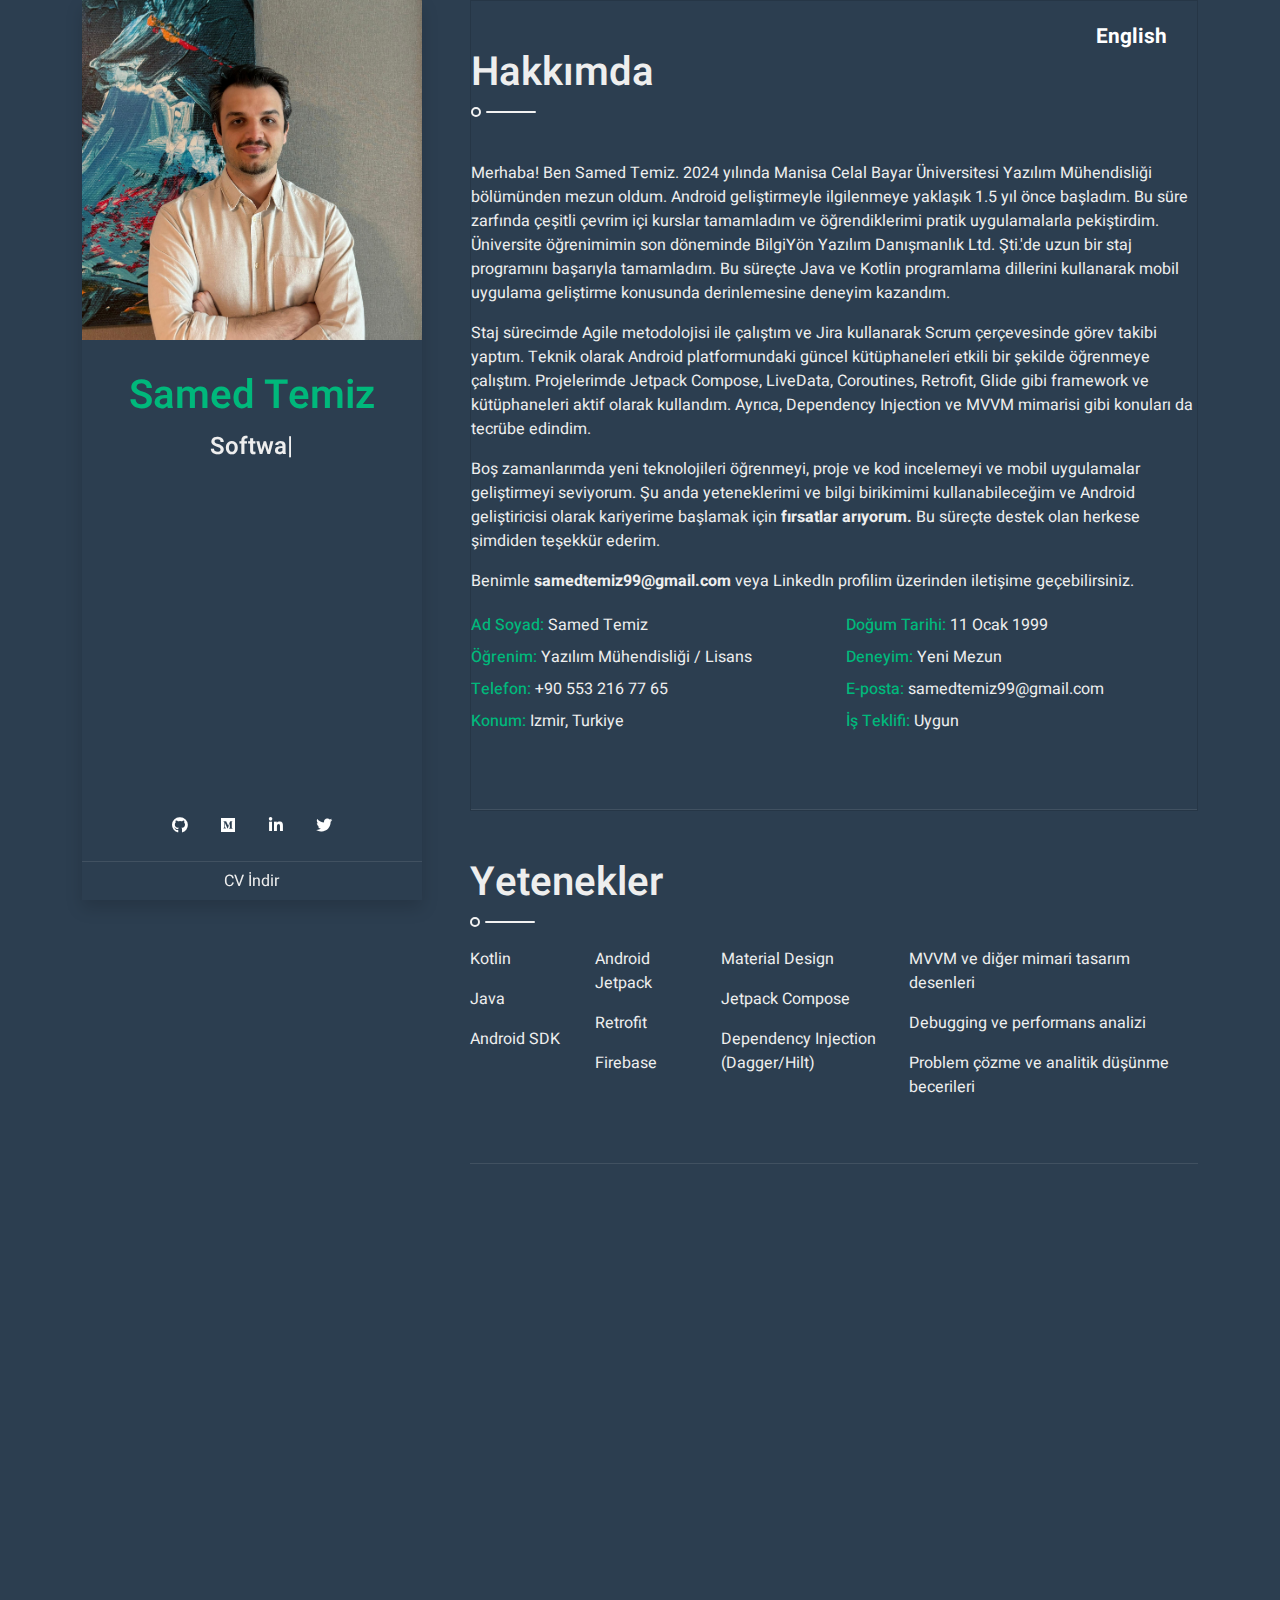
==== index_tr.html @ c9a3950a "Favicon edited." ====
<!DOCTYPE html>
<html lang="en">

<head>
    <meta charset="utf-8">
        <title>Samed Temiz - Portfolio Website</title>
        <meta content="width=device-width, initial-scale=1.0" name="viewport">
        <meta content="Samed Temiz Website" name="keywords">
        <meta content="Samed Temiz Website" name="description">

        <!-- Favicon -->
        <link rel="icon" href="img/favicon.png" type="image/png">

        <!-- Google Web Fonts -->
        <link rel="preconnect" href="https://fonts.googleapis.com">
        <link rel="preconnect" href="https://fonts.gstatic.com" crossorigin>
        <link href="https://fonts.googleapis.com/css2?family=Heebo:wght@300;400;500;600;700&display=swap"
            rel="stylesheet">

        <!-- Icon Font Stylesheet -->
        <link href="https://cdnjs.cloudflare.com/ajax/libs/font-awesome/5.10.0/css/all.min.css" rel="stylesheet">
        <link href="https://cdn.jsdelivr.net/npm/bootstrap-icons@1.4.1/font/bootstrap-icons.css" rel="stylesheet">

        <!-- Libraries Stylesheet -->
        <link href="lib/owlcarousel/assets/owl.carousel.min.css" rel="stylesheet">
        <link href="lib/lightbox/css/lightbox.min.css" rel="stylesheet">
        <link href="lib/animate/animate.min.css" rel="stylesheet">

        <!-- Customized Bootstrap Stylesheet -->
        <link href="css/bootstrap.min.css" rel="stylesheet">

        <!-- Template Stylesheet -->
        <link href="css/style.css" rel="stylesheet">
</head>

<body>
    <!-- Spinner Start -->
    <div id="spinner"
        class="show bg-white position-fixed translate-middle w-100 vh-100 top-50 start-50 d-flex align-items-center justify-content-center">
        <div class="spinner-border text-primary" style="width: 3rem; height: 3rem;" role="status">
            <span class="sr-only">Loading...</span>
        </div>
    </div>
    <!-- Spinner End -->

    <div class="container">
        <div class="row g-5">
            <div class="col-lg-4 sticky-lg-top vh-100">
                <div class="d-flex flex-column h-100 text-center overflow-auto shadow">
                    <img class="w-100 img-fluid mb-4" src="img/profile.jpg" alt="Image">
                    <h1 class="text-primary mt-2">Samed Temiz</h1>
                    <div class="mb-4" style="height: 22px;">
                        <h4 class="typed-text-output d-inline-block text-light"></h4>
                        <div class="typed-text d-none">Software Engineer, Android Developer</div>
                    </div>
                    <div class="d-flex justify-content-center mt-auto mb-3">
                        <a class="btn btn-dark btn-square mx-1" href="https://github.com/SamedTemiz" target="_blank"><i
                                class="fab fa-github"></i></a>
                        <a class="btn btn-dark btn-square mx-1" href="https://medium.com/@samedtemiz" target="_blank"><i
                                class="fab fa-medium"></i></a>
                        <a class="btn btn-dark btn-square mx-1"
                            href="https://www.linkedin.com/in/samed-temiz" target="_blank"><i
                                class="fab fa-linkedin-in"></i></a>
                        <a class="btn btn-dark btn-square mx-1" href="https://twitter.com/0samedtemiz" target="_blank"><i
                                class="fab fa-twitter"></i></a>
                    </div>
                    <div class="d-flex align-items-end justify-content-center border-top">
                        <a href="cv/Samed_Temiz_CV.pdf" class="btn w-50" target="_blank" rel="noopener noreferrer">CV
                            İndir</a>
                    </div>
                </div>
            </div>
            <div class="col-lg-8">
                <div class="card">
                    <nav>
                        <ul>
                            <li><a href="index.html">English</a></li>
                        </ul>
                    </nav>
                    <!-- About Start -->
                    <section class="py-5 border-bottom">
                        <h1 class="title pb-3 mb-5">Hakkımda</h1>
                        <p>
                            Merhaba! Ben Samed Temiz. 2024 yılında Manisa Celal Bayar Üniversitesi Yazılım Mühendisliği bölümünden mezun oldum. Android geliştirmeyle ilgilenmeye yaklaşık 1.5 yıl önce başladım. Bu süre zarfında çeşitli çevrim içi kurslar tamamladım ve öğrendiklerimi pratik uygulamalarla pekiştirdim. Üniversite öğrenimimin son döneminde BilgiYön Yazılım Danışmanlık Ltd. Şti.'de uzun bir staj programını başarıyla tamamladım. Bu süreçte Java ve Kotlin programlama dillerini kullanarak mobil uygulama geliştirme konusunda derinlemesine deneyim kazandım.
                        </p>
                        <p>
                            Staj sürecimde Agile metodolojisi ile çalıştım ve Jira kullanarak Scrum çerçevesinde görev takibi yaptım. Teknik olarak Android platformundaki güncel kütüphaneleri etkili bir şekilde öğrenmeye çalıştım. Projelerimde Jetpack Compose, LiveData, Coroutines, Retrofit, Glide gibi framework ve kütüphaneleri aktif olarak kullandım. Ayrıca, Dependency Injection ve MVVM mimarisi gibi konuları da tecrübe edindim.
                        </p>
                        <p>
                            Boş zamanlarımda yeni teknolojileri öğrenmeyi, proje ve kod incelemeyi ve mobil uygulamalar geliştirmeyi seviyorum. Şu anda yeteneklerimi ve bilgi birikimimi kullanabileceğim ve Android geliştiricisi olarak kariyerime başlamak için <strong>fırsatlar arıyorum.</strong> Bu süreçte destek olan herkese şimdiden teşekkür ederim.
                        </p>
                        <p>
                            Benimle  <strong>samedtemiz99@gmail.com</strong> veya LinkedIn profilim üzerinden iletişime geçebilirsiniz.
                        </p>
                        <div class="row mb-4">
                            <div class="col-sm-6 py-1">
                                <span class="fw-medium text-primary">Ad Soyad:</span> Samed Temiz
                            </div>
                            <div class="col-sm-6 py-1">
                                <span class="fw-medium text-primary">Doğum Tarihi:</span> 11 Ocak 1999
                            </div>
                            <div class="col-sm-6 py-1">
                                <span class="fw-medium text-primary">Öğrenim:</span> Yazılım Mühendisliği / Lisans
                            </div>
                            <div class="col-sm-6 py-1">
                                <span class="fw-medium text-primary">Deneyim:</span> Yeni Mezun
                            </div>
                            <div class="col-sm-6 py-1">
                                <span class="fw-medium text-primary">Telefon:</span> +90 553 216 77 65
                            </div>
                            <div class="col-sm-6 py-1">
                                <span class="fw-medium text-primary">E-posta:</span> samedtemiz99@gmail.com
                            </div>
                            <div class="col-sm-6 py-1">
                                <span class="fw-medium text-primary">Konum:</span> Izmir, Turkiye
                            </div>
                            <div class="col-sm-6 py-1">
                                <span class="fw-medium text-primary">İş Teklifi:</span> Uygun
                            </div>
                        </div>
                    </section>
                    <!-- About End -->
                </div>

                <!-- Skills Start -->
                <section class="py-5 border-bottom wow fadeInUp" data-wow-delay="0.1s">
                    <h1 class="title pb-3 mb-4">Yetenekler</h1>
                    <div class="row no-gutters">
                        <div class="col-sm-2">
                            <div class="skill mb-3">
                                <p>Kotlin</p>
                            </div>
                            <div class="skill mb-3">
                                <p>Java</p>
                            </div>
                            <div class="skill mb-3">
                                <p>Android SDK</p>
                            </div>
                        </div>
                        <div class="col-sm-2">
                            <div class="skill mb-3">
                                <p>Android Jetpack</p>
                            </div>
                            <div class="skill mb-3">
                                <p>Retrofit</p>
                            </div>
                            <div class="skill mb-3">
                                <p>Firebase</p>
                            </div>
                        </div>
                        <div class="col-sm-3">
                            <div class="skill mb-3">
                                <p>Material Design</p>
                            </div>
                            <div class="skill mb-3">
                                <p>Jetpack Compose</p>
                            </div>
                            <div class="skill mb-3">
                                <p>Dependency Injection (Dagger/Hilt)</p>
                            </div>
                        </div>
                        <div class="col-sm-5">
                            <div class="skill mb-3">
                                <p>MVVM ve diğer mimari tasarım desenleri</p>
                            </div>
                            <div class="skill mb-3">
                                <p>Debugging ve performans analizi</p>
                            </div>
                            <div class="skill mb-3">
                                <p>Problem çözme ve analitik düşünme becerileri</p>
                            </div>
                        </div>
                    </div>
                </section>
                <!-- Skills End -->

                <!-- Expericence Start -->
                <section class="py-5 wow fadeInUp" data-wow-delay="0.1s">
                    <h1 class="title pb-3 mb-5">Deneyim</h1>
                    <div class="border-start border-2 border-light pt-2 ps-5">
                        <div class="position-relative mb-4">
                            <span class="bi bi-arrow-right fs-4 text-light position-absolute"
                                style="top: -5px; left: -50px;"></span>
                            <h5 class="mb-1">Intern Android Developer | <small>02/2024 - 06/2024</small></h5>
                            <p class="mb-2">
                                <a href="https://www.linkedin.com/company/bilgiyön-yazılım-danışmanlık-iç-ve-dış-ticaret-limited-şirketi/"
                                    target="_blank" rel="nofollow">
                                    BilgiYön Yazılım Danışmanlık Ltd. Şti.
                                </a>
                            </p>
                            <p>ADM/GDZ, BOTAŞ, ACIBADEM, İSKİ gibi kurumların varlık yönetim sistemleri, saha yönetim
                                uygulamaları ve operasyon süreçleri için mobil çözüm projelerinde aktif rol aldım. Proje
                                yönetiminde Agile metodolojisi kullanarak Jira üzerinde görevleri takip ettim ve sprint
                                toplantılarına katıldım. Ayrıca, Java ve Kotlin dillerini kullanarak çeşitli Android
                                uygulama projelerinde yer aldım.</p>
                        </div>
                        <div class="position-relative mb-4">
                            <span class="bi bi-arrow-right fs-4 text-light position-absolute"
                                style="top: -5px; left: -50px;"></span>
                            <h5 class="mb-1">Intern | <small>06/2023 - 08/2023</small></h5>
                            <p class="mb-2">Manisa Celal Bayar Üniversitesi</p>
                            <p>Java ve Kotlin programlama dilleriyle Android mobil uygulama geliştirme deneyimim
                                bulunmaktadır. Bu süreçte Android Jetpack kütüphanelerini başarılı bir şekilde
                                projelerimde kullanarak uygulama geliştirme sürecini optimize ettim. Ayrıca, Firebase'te
                                NoSQL veritabanı kullanarak uygulama verilerini güvenli bir şekilde bulutta sakladım ve
                                Google Air Quality API ile anlık hava kalitesi verilerini uygulamalara entegre ettim.
                            </p>
                        </div>
                    </div>
                </section>
                <!-- Expericence End -->

                <!-- Portfolio Start -->
                <section class="py-5 border-bottom wow fadeInUp" data-wow-delay="0.1s">
                    <h1 class="title pb-3 mb-5">Portfolyo</h1>
                    <div class="row">
                        <!-- Athentis -->
                        <div class="mb-4">
                            <div class="row align-items-center">
                                <div class="col-md-6 portfolio-item">
                                    <div class="position-relative overflow-hidden mb-2">
                                        <img class="img-fluid w-100" src="img/Athentis/athentis-main.png" alt="Athentis">
                                        <div class="portfolio-btn d-flex align-items-center justify-content-center">
                                            <a href="img/Athentis/athentis-main.png" data-lightbox="portfolio1"
                                                data-title="Athentis">
                                                <i class="bi bi-plus text-light"></i>
                                            </a>
                                            <a href="img/Athentis/athentis-1.png" data-lightbox="portfolio1"
                                                data-title="Material Design 3 Giriş Ekranı"></a>
                                            <a href="img/Athentis/athentis-2.png" data-lightbox="portfolio1"
                                                data-title="Konum Güncellemeleri ve Servis Durumu"></a>
                                            <a href="img/Athentis/athentis-3.png" data-lightbox="portfolio1"
                                                data-title="Anlık Bildirimler"></a>
                                        </div>
                                    </div>
                                </div>
                                <div class="col-md-6">
                                    <a href="https://github.com/SamedTemiz/Athentis" target="_blank">
                                        <h4 class="mb-3">Athentis (Private)</h4>
                                    </a>
                                    
                                    <p class="mt-3">
                                        Bu proje, kullanıcı giriş bilgileri ve belirlenen periyodik süre ile uzak sunucuya güncel konumu göndermeyi amaçlamaktadır. Açılan servis, uygulama kapansa bile çalışmaya devam etmektedir ve bildirim alanında güncel konumu aktif olarak göstermektedir.
                                    </p>
                                    <p>
                                        <strong>Framework ve kütüphaneler:</strong> Android Jetpack (LiveData, ViewModel), Retrofit, Chuck, Kotlin Coroutines, Location Services, Material Design 3.
                                    </p>
                                </div>
                            </div>
                        </div>
                        <!-- Sigma Words -->
                        <div class="mb-4">
                            <div class="row align-items-center">
                                <div class="col-md-6 portfolio-item">
                                    <div class="position-relative overflow-hidden mb-2">
                                        <img class="img-fluid w-100" src="img/SigmaWords/sigmawords-1.png" alt="Sigma Words">
                                        <div class="portfolio-btn d-flex align-items-center justify-content-center">
                                            <a href="img/SigmaWords/sigmawords-1.png" data-lightbox="portfolio2"
                                                data-title="İngilizce Kelime Öğrenme Uygulaması">
                                                <i class="bi bi-plus text-light"></i>
                                            </a>
                                            <a href="img/SigmaWords/sigmawords-2.png" data-lightbox="portfolio2" data-title="Açık ve Koyu Tema Desteği"></a>
                                            <a href="img/SigmaWords/sigmawords-3.png" data-lightbox="portfolio2" data-title="Ana Sayfa"></a>
                                            <a href="img/SigmaWords/sigmawords-4.png" data-lightbox="portfolio2" data-title="Ana Sayfa - Açık Tema"></a>
                                            <a href="img/SigmaWords/sigmawords-5.png" data-lightbox="portfolio2" data-title="Quiz Ekranı"></a>
                                            <a href="img/SigmaWords/sigmawords-6.png" data-lightbox="portfolio2" data-title="Quiz Sonuç Ekranı"></a>
                                            <a href="img/SigmaWords/sigmawords-7.png" data-lightbox="portfolio2" data-title="Günlük Quiz Durum Ekranı"></a>
                                            <a href="img/SigmaWords/sigmawords-8.png" data-lightbox="portfolio2" data-title="Profil ve Bilgilendirme Ekranı"></a>
                                        </div>
                                    </div>
                                </div>
                                <div class="col-md-6">
                                    <a href="https://github.com/SamedTemiz/SigmaWords" target="_blank">
                                        <h4 class="mb-3">SigmaWords</h4>
                                    </a>
                                    <p class="mt-3">
                                        Bu proje, 6 Sigma Metodolojisi ile İngilizce kelimeleri öğrenme, hafızada tutma ve tekrar etme amacıyla geliştirilmiş bir eğitici uygulamadır. Uygulama, kullanıcının belirli aralıklarda doğru bildiği kelimeleri tekrar etmesine yardımcı olmak amacıyla tasarlanmıştır. Kullanıcılar uygulamayı ister Google hesaplarıyla isterse misafir hesaplarıyla kullanabilirler. Çevrim içi kullanıcılar için ilerlemeler Firebase üzerinde saklanmaktadır.
                                    </p>
                                    <p>
                                        <strong>Framework ve kütüphaneler:</strong> MVVM, Dependency Injection - Hilt, Datastore,Preferences, Coroutines, LiveData, Firebase: FireStore/Authentication, Room Database, Retrofit, Jetpack Compose, Navigation, Lottie/Glide/Markdown
                                    </p>
                                </div>
                            </div>
                        </div>
                        <!-- FitLife -->
                        <div class="mb-4">
                            <div class="row align-items-center">
                                <div class="col-md-6 portfolio-item">
                                    <div class="position-relative overflow-hidden mb-2">
                                        <img class="img-fluid w-100" src="img/FitLife/fitlife-1.png" alt="FitLife">
                                        <div class="portfolio-btn d-flex align-items-center justify-content-center">
                                            <a href="img/FitLife/fitlife-1.png" data-lightbox="portfolio3"
                                                data-title="Giriş Ekranı">
                                                <i class="bi bi-plus text-light"></i>
                                            </a>
                                            <a href="img/FitLife/fitlife-2.png" data-lightbox="portfolio3" data-title="Kullanıcı Oluşturma Ekranı"></a>
                                            <a href="img/FitLife/fitlife-3.png" data-lightbox="portfolio3" data-title="Yemek Tarifi Detay Ekranı"></a>
                                            <a href="img/FitLife/fitlife-4.png" data-lightbox="portfolio3" data-title="Hava Kalitesini Gösteren Google Harita Ekranı"></a>
                                            <a href="img/FitLife/fitlife-5.png" data-lightbox="portfolio3" data-title="BMI ve Günlük Kalori İhtiyacı Hesaplama Ekranı"></a>
                                            <a href="img/FitLife/fitlife-6.png" data-lightbox="portfolio3" data-title="Hesap Sonuç Ekranı"></a>
                                        </div>
                                    </div>
                                </div>
                                <div class="col-md-6">
                                    <a href="https://github.com/SamedTemiz/FitLife" target="_blank">
                                        <h4 class="mb-3">FitLife</h4>
                                    </a>
                                    <p class="mt-3">
                                        Bu proje, günlük yemek tariflerini listeleyen bir sağlık uygulamasıdır. Uygulama, Google Air Quality API ile kullanıcının konumuna göre mevcut hava kalitesini gösterir. Ayrıca, vücut bilgileri girildiğinde günlük kalori ihtiyacı ve BMI hesaplaması gibi bilgilendirmeler sunar.
                                    </p>
                                    <p>
                                        <strong>Framework ve kütüphaneler:</strong> Google Maps API, Spoonacular API, Google Air Quality API, Jetpack Compose, LiveData, MVVM, Navigation, Retrofit, Picasso, Material Design 
                                    </p>
                                </div>
                            </div>
                        </div>
                    </div>
                </section>
                <!-- Portfolio End -->

                <!-- Testimonial Start -->
                <section class="py-5 border-bottom wow fadeInUp" data-wow-delay="0.1s">
                    <h1 class="title pb-3 mb-5">Referanslar</h1>
                    <div class="owl-carousel testimonial-carousel">
                        <div class="text-left">
                            <div class="d-flex align-items-center">
                                <img class="img-fluid" src="https://media.licdn.com/dms/image/D4D03AQHyDU7nyApaQA/profile-displayphoto-shrink_400_400/0/1676035020422?e=1724889600&v=beta&t=8B5MvLD22RLZG-3pQ89a6QcReOLb_4AsLnEB0hIHy3w"
                                    style="width: 60px; height: 60px;">
                                <div class="ps-3">
                                    <a href="https://www.linkedin.com/in/mustafadanabasi/" target="_blank"
                                        rel="nofollow">
                                        <p class="text-primary fs-5 mb-1">Mustafa DANABAŞI</p>
                                    </a>
                                    <i>Software Development Manager</i>
                                </div>
                            </div>
                        </div>
                    </div>
                </section>
                <!-- Testimonial End -->

                <!-- Footer Start -->
                <section class="wow fadeIn" data-wow-delay="0.1s">
                    <div class="d-flex justify-content-center mt-auto mb-3">
                        <a class="btn btn-dark btn-square mx-1" href="https://github.com/SamedTemiz"><i
                                class="fab fa-github"></i></a>
                        <a class="btn btn-dark btn-square mx-1" href="https://medium.com/@samedtemiz"><i
                                class="fab fa-medium"></i></a>
                        <a class="btn btn-dark btn-square mx-1"
                            href="https://www.linkedin.com/in/samed-temiz"><i
                                class="fab fa-linkedin-in"></i></a>
                        <a class="btn btn-dark btn-square mx-1" href="https://twitter.com/0samedtemiz"><i
                                class="fab fa-twitter"></i></a>
                    </div>
                </section>
                <!-- Footer End -->
            </div>
        </div>
    </div>


    <!-- Back to Top -->
    <a href="#" class="back-to-top"><i class="fa fa-angle-double-up"></i></a>

    <!-- JavaScript Libraries -->
    <script src="https://code.jquery.com/jquery-3.4.1.min.js"></script>
    <script src="https://stackpath.bootstrapcdn.com/bootstrap/4.4.1/js/bootstrap.bundle.min.js"></script>
    <script src="lib/wow/wow.min.js"></script>
    <script src="lib/typed/typed.min.js"></script>
    <script src="lib/easing/easing.min.js"></script>
    <script src="lib/waypoints/waypoints.min.js"></script>
    <script src="lib/counterup/counterup.min.js"></script>
    <script src="lib/owlcarousel/owl.carousel.min.js"></script>
    <script src="lib/isotope/isotope.pkgd.min.js"></script>
    <script src="lib/lightbox/js/lightbox.min.js"></script>

    <!-- Contact Javascript File -->
    <script src="mail/jqBootstrapValidation.min.js"></script>
    <script src="mail/contact.js"></script>

    <!-- Template Javascript -->
    <script src="js/main.js"></script>

    <script>
        $(document).ready(function () {
            // Lightbox initialization
            $('[data-lightbox="portfolio1"]').lightGallery({
                selector: 'this',
                counter: false,
                download: false
            });

            $('[data-lightbox="portfolio2"]').lightGallery({
                selector: 'this',
                counter: false,
                download: false
            });
        });
    </script>
</body>

</html>
---- css/style.css ----
/********** Template CSS **********/
:root {
  --primary: #00B87B;
  --secondary: #314355;
  --light: #F2F2F2;
  --dark: #2C3E50;
}

#spinner {
  opacity: 0;
  visibility: hidden;
  transition: opacity .5s ease-out, visibility 0s linear .5s;
  z-index: 99999;
}

#spinner.show {
  transition: opacity .5s ease-out, visibility 0s linear 0s;
  visibility: visible;
  opacity: 1;
}

@media (max-width: 991.98px) {
  .sticky-lg-top.vh-100 {
    height: 100% !important;
  }
}

.fw-semi-bold {
  font-weight: 600;
}

.fw-medium {
  font-weight: 500;
}

.btn-square {
  width: 40px;
  height: 40px;
}

.btn-sm-square {
  width: 30px;
  height: 30px;
}

.btn-lg-square {
  width: 50px;
  height: 50px;
}

.btn-square,
.btn-sm-square,
.btn-lg-square {
  padding: 0;
  display: flex;
  align-items: center;
  justify-content: center;
}

.btn.btn-primary {
  color: #FFFFFF;
}

.typed-cursor {
  font-size: 25px;
  color: var(--light);
}

.back-to-top {
  position: fixed;
  display: none;
  width: 30px;
  height: 30px;
  text-align: center;
  line-height: 1;
  font-size: 30px;
  right: 30px;
  bottom: 30px;
  transition: background 0.5s;
  z-index: 11;
}

.back-to-top i {
  color: var(--primary);
}

.back-to-top i:hover {
  color: var(--dark);
}

.back-to-top {
  -webkit-animation: action 1s infinite alternate;
  animation: action 1s infinite alternate;
}

@-webkit-keyframes action {
  0% {
    transform: translateY(0);
  }

  100% {
    transform: translateY(-15px);
  }
}

@keyframes action {
  0% {
    transform: translateY(0);
  }

  100% {
    transform: translateY(-15px);
  }
}

.title {
  position: relative;
}

.title::before {
  position: absolute;
  content: "";
  width: 10px;
  height: 10px;
  bottom: -4px;
  left: 0;
  border: 2px solid var(--light);
  border-radius: 10px;
}

.title::after {
  position: absolute;
  content: "";
  width: 50px;
  height: 2px;
  bottom: 0;
  left: 15px;
  border-radius: 2px;
  background: var(--light);
}

.progress {
  height: 5px;
}

.progress .progress-bar {
  width: 0px;
  transition: 2s;
}

.service-item {
  padding: 30px;
  text-align: center;
  background: var(--secondary);
}

.service-item i {
  width: 75px;
  height: 75px;
  display: flex;
  align-items: center;
  justify-content: center;
  background: var(--light);
  color: var(--primary);
  transition: .5s;
}

.service-item:hover i {
  background: var(--primary);
  color: var(--light);
}

.portfolio-item .portfolio-btn {
  position: absolute;
  width: 0;
  height: 0;
  top: 50%;
  left: 50%;
  font-size: 90px;
  background: rgba(44, 62, 80, .9);
  opacity: 0;
  transition: .5s;
}

.portfolio-item:hover .portfolio-btn {
  opacity: 1;
  width: calc(100% - 60px);
  height: calc(100% - 60px);
  top: 30px;
  left: 30px;
}

.portfolio-item i {
  opacity: 0;
  transition: .3s;
  transition-delay: .3s;
}

.portfolio-item:hover i {
  opacity: 1;
}

.testimonial-carousel .owl-dots {
  margin-top: 25px;
  text-align: center;
}

.testimonial-carousel .owl-dot {
  display: inline-block;
  margin: 0 5px;
  width: 15px;
  height: 15px;
  background: var(--light);
}

.testimonial-carousel .owl-dot.active {
  background: var(--primary);
}


/*YENİ*/
.card {
  position: relative;
  background-color: transparent;
}

nav ul {
  list-style-type: none;
  padding: 0;
  margin: 0;
  position: absolute;
  top: 20px;
  right: 20px;
}

nav ul li {
  display: inline;
  margin: 0 10px;
}

nav ul li a {
  text-decoration: none;
  color: #FFFFFF;
  font-weight: bold;
  font-size: 1.3em;
}

nav ul li a:hover {
  text-decoration: underline;
}
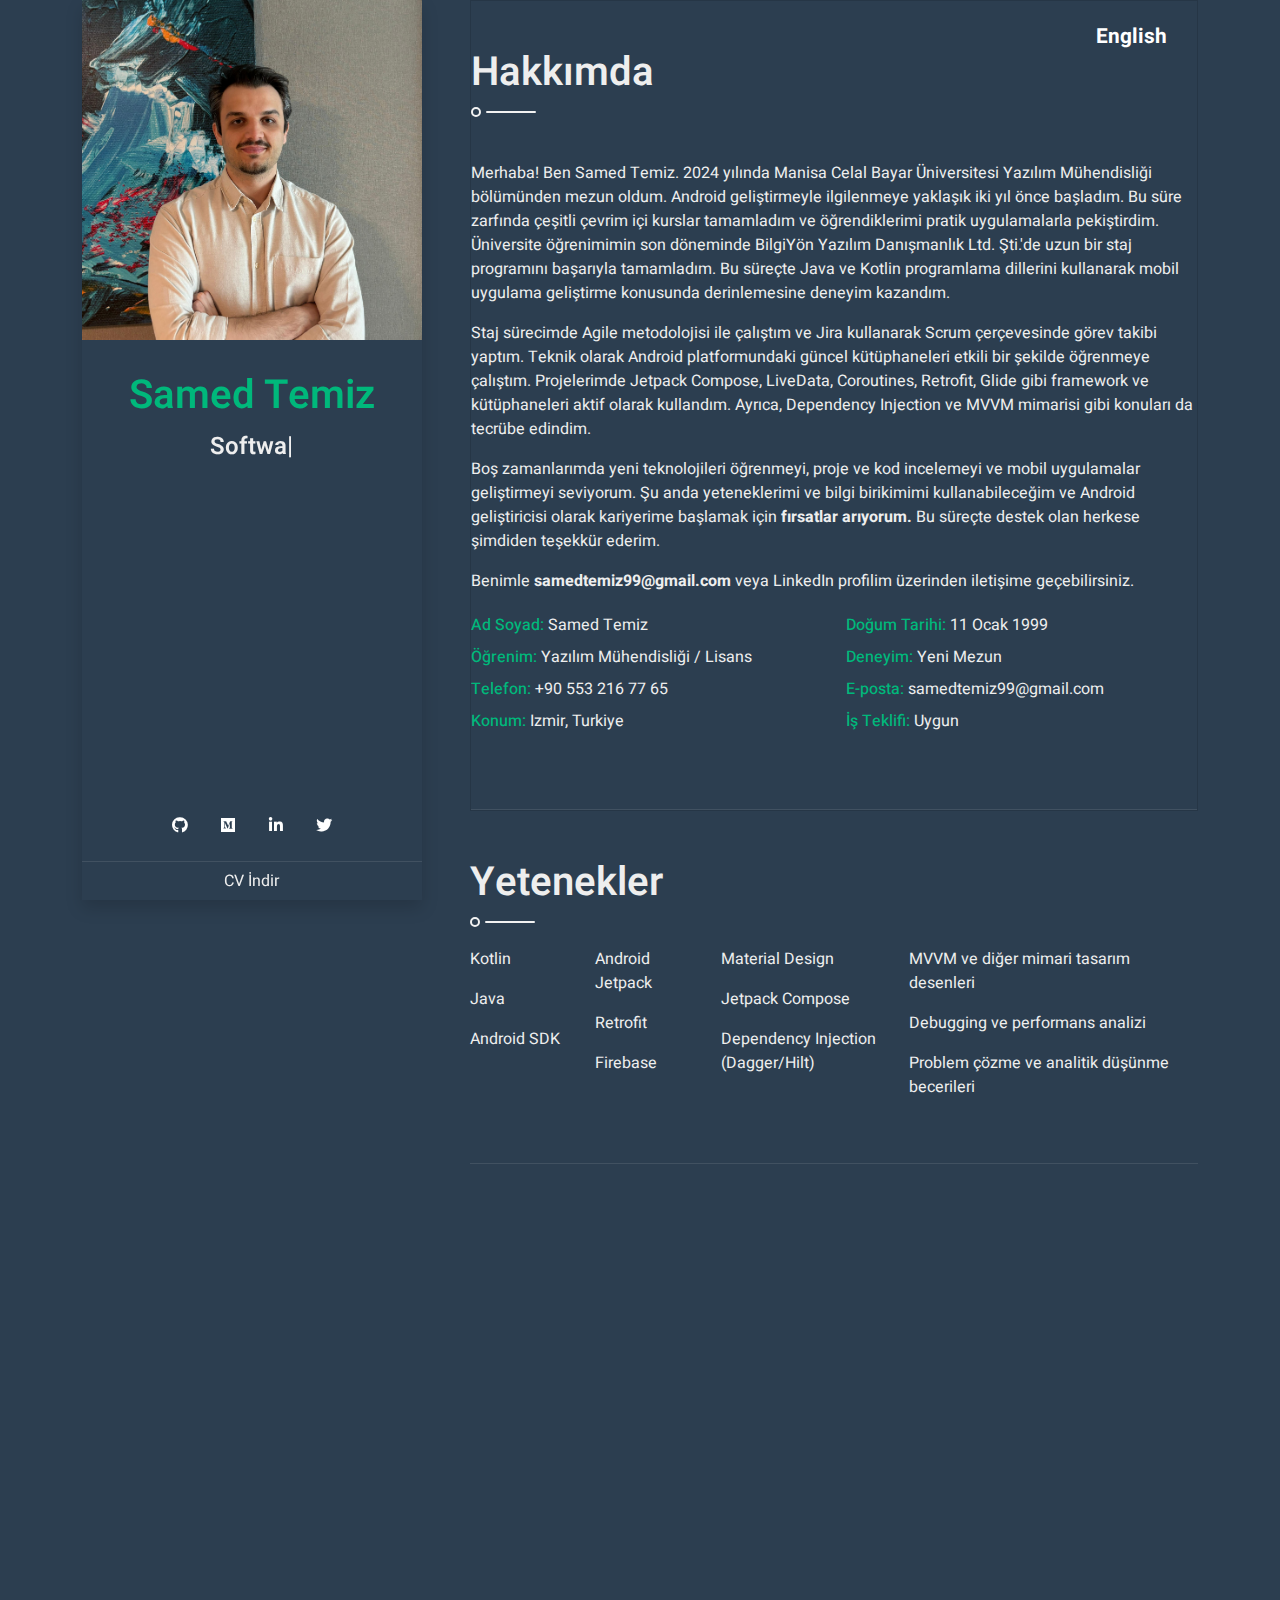
==== commit dc5c0f4b: "Content change" ====
--- a/index_tr.html
+++ b/index_tr.html
@@ -81,7 +81,7 @@
                     <section class="py-5 border-bottom">
                         <h1 class="title pb-3 mb-5">Hakkımda</h1>
                         <p>
-                            Merhaba! Ben Samed Temiz. 2024 yılında Manisa Celal Bayar Üniversitesi Yazılım Mühendisliği bölümünden mezun oldum. Android geliştirmeyle ilgilenmeye yaklaşık 1.5 yıl önce başladım. Bu süre zarfında çeşitli çevrim içi kurslar tamamladım ve öğrendiklerimi pratik uygulamalarla pekiştirdim. Üniversite öğrenimimin son döneminde BilgiYön Yazılım Danışmanlık Ltd. Şti.'de uzun bir staj programını başarıyla tamamladım. Bu süreçte Java ve Kotlin programlama dillerini kullanarak mobil uygulama geliştirme konusunda derinlemesine deneyim kazandım.
+                            Merhaba! Ben Samed Temiz. 2024 yılında Manisa Celal Bayar Üniversitesi Yazılım Mühendisliği bölümünden mezun oldum. Android geliştirmeyle ilgilenmeye yaklaşık iki yıl önce başladım. Bu süre zarfında çeşitli çevrim içi kurslar tamamladım ve öğrendiklerimi pratik uygulamalarla pekiştirdim. Üniversite öğrenimimin son döneminde BilgiYön Yazılım Danışmanlık Ltd. Şti.'de uzun bir staj programını başarıyla tamamladım. Bu süreçte Java ve Kotlin programlama dillerini kullanarak mobil uygulama geliştirme konusunda derinlemesine deneyim kazandım.
                         </p>
                         <p>
                             Staj sürecimde Agile metodolojisi ile çalıştım ve Jira kullanarak Scrum çerçevesinde görev takibi yaptım. Teknik olarak Android platformundaki güncel kütüphaneleri etkili bir şekilde öğrenmeye çalıştım. Projelerimde Jetpack Compose, LiveData, Coroutines, Retrofit, Glide gibi framework ve kütüphaneleri aktif olarak kullandım. Ayrıca, Dependency Injection ve MVVM mimarisi gibi konuları da tecrübe edindim.
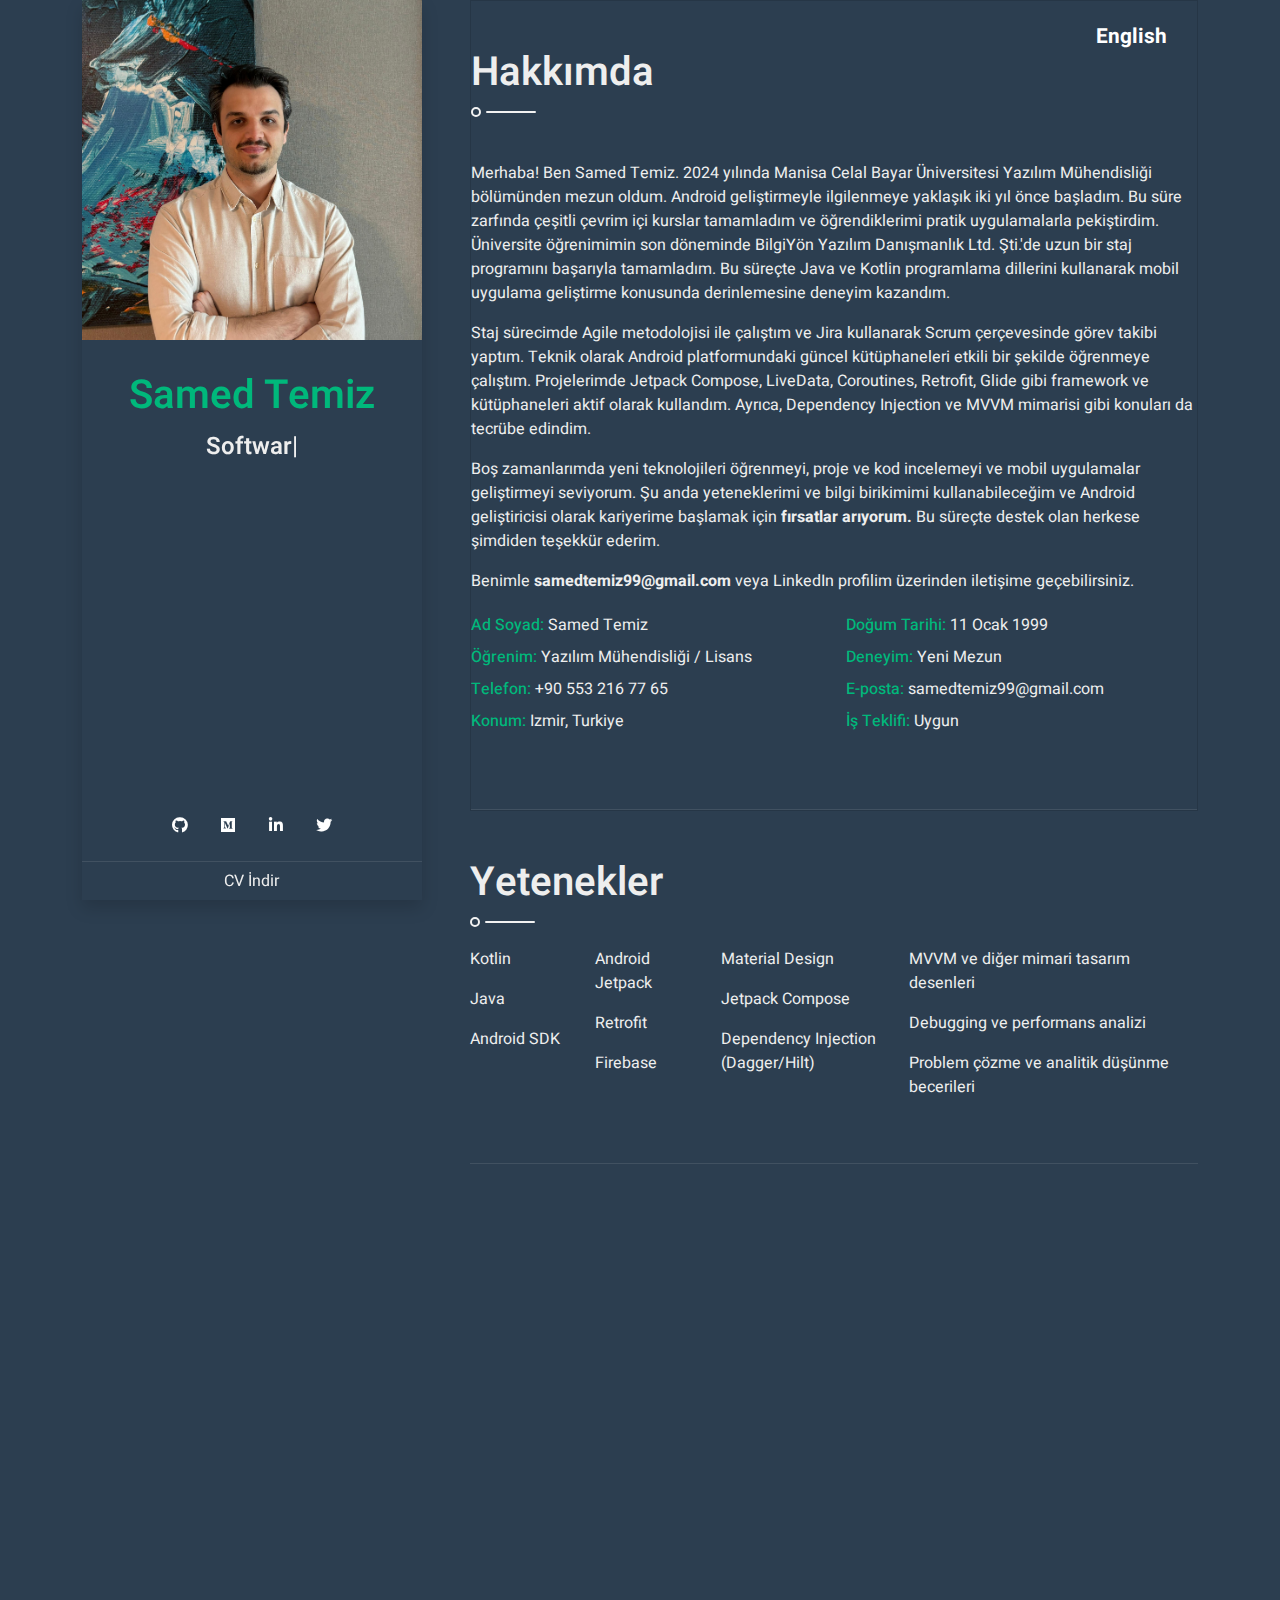
==== commit 2c660cf7: "Weathr app is included." ====
--- a/index_tr.html
+++ b/index_tr.html
@@ -214,6 +214,39 @@
                 <section class="py-5 border-bottom wow fadeInUp" data-wow-delay="0.1s">
                     <h1 class="title pb-3 mb-5">Portfolyo</h1>
                     <div class="row">
+                        <!-- Weathr -->
+                        <div class="mb-4">
+                            <div class="row align-items-center">
+                                <div class="col-md-6 portfolio-item">
+                                    <div class="position-relative overflow-hidden mb-2">
+                                        <img class="img-fluid w-100" src="img/Weathr/weathr-1.png" alt="Weathr">
+                                        <div class="portfolio-btn d-flex align-items-center justify-content-center">
+                                            <a href="img/Weathr/weathr-1.png" data-lightbox="portfolio0"
+                                                data-title="Weathr">
+                                                <i class="bi bi-plus text-light"></i>
+                                            </a>
+                                            <a href="img/Weathr/weathr-1.png" data-lightbox="portfolio0"
+                                                data-title="Main Screen"></a>
+                                            <a href="img/Weathr/weathr-2.png" data-lightbox="portfolio0"
+                                                data-title="Details Screen"></a>
+                                            <a href="img/Weathr/weathr-3.png" data-lightbox="portfolio0"
+                                                data-title="Components"></a>
+                                        </div>
+                                    </div>
+                                </div>
+                                <div class="col-md-6">
+                                    <a href="https://github.com/SamedTemiz/Weathr" target="_blank">
+                                        <h4 class="mb-3">Weathr</h4>
+                                    </a>
+                                    <p class="mt-3">
+                                        Uygulama, iki farklı API’dan veri çekiyor. Bu verileri ana ekrana taşımak için coroutine flow kullanıyorum. UI tarafında ise resource kontrolü ile işlemleri yapıyorum. Uygulamada MVVM tasarım deseni ve Clean Architecture mimarisini kullanmaya çalıştım. Dependency Injection, Retrofit, Coil, Navigation, Lottie gibi framework ve yapılar kullandım. Bu proje kişisel gelişim amaçlı olduğu için Play Store’da yayınlamıyorum.
+                                    </p>
+                                    <p>
+                                        <strong>Frameworks and libraries:</strong> Android Jetpack Compose, Retrofit, Dagger-Hilt, Kotlin Coroutines(Flow), Coil, Navigation Component, Lottie 
+                                    </p>
+                                </div>
+                            </div>
+                        </div>
                         <!-- Athentis -->
                         <div class="mb-4">
                             <div class="row align-items-center">
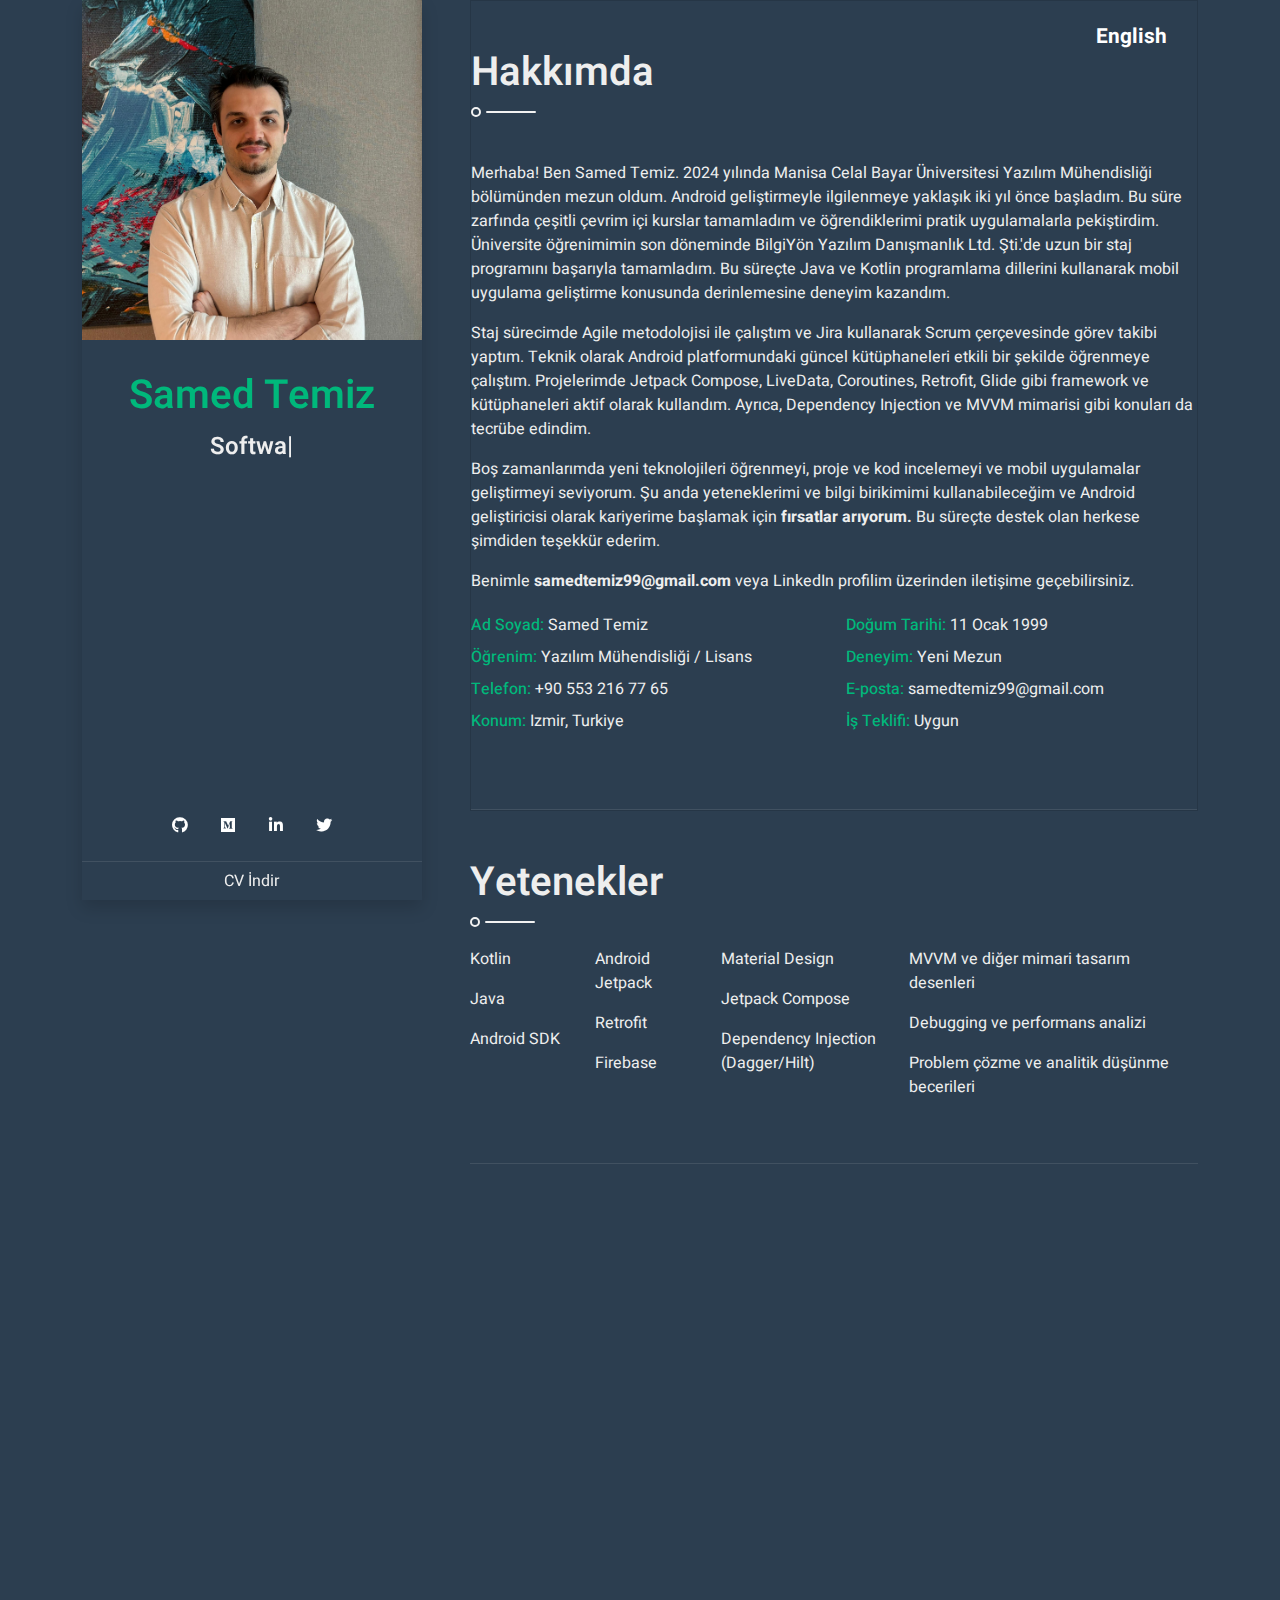
==== commit cf931e26: "References change." ====
--- a/index_tr.html
+++ b/index_tr.html
@@ -369,6 +369,22 @@
                             </div>
                         </div>
                     </div>
+
+                    <div class="owl-carousel testimonial-carousel" style="margin-top: 10px;">
+                        <div class="text-left">
+                            <div class="d-flex align-items-center">
+                                <img class="img-fluid" src="https://media.licdn.com/dms/image/v2/C5603AQEA4IkG6nHDng/profile-displayphoto-shrink_400_400/profile-displayphoto-shrink_400_400/0/1644308308128?e=1729123200&v=beta&t=nf-x8o4Je4RDbVI6QSyLilYAWjtxLccKYbaLuw3q4Jg"
+                                    style="width: 60px; height: 60px;">
+                                <div class="ps-3">
+                                    <a href="https://www.linkedin.com/in/atanur-serkan-elmasoğlu-771672a5/" target="_blank"
+                                        rel="nofollow">
+                                        <p class="text-primary fs-5 mb-1">Atanur Serkan ELMASOĞLU</p>
+                                    </a>
+                                    <i>Co-Founder, Forestall Security</i>
+                                </div>
+                            </div>
+                        </div>
+                    </div>
                 </section>
                 <!-- Testimonial End -->
 
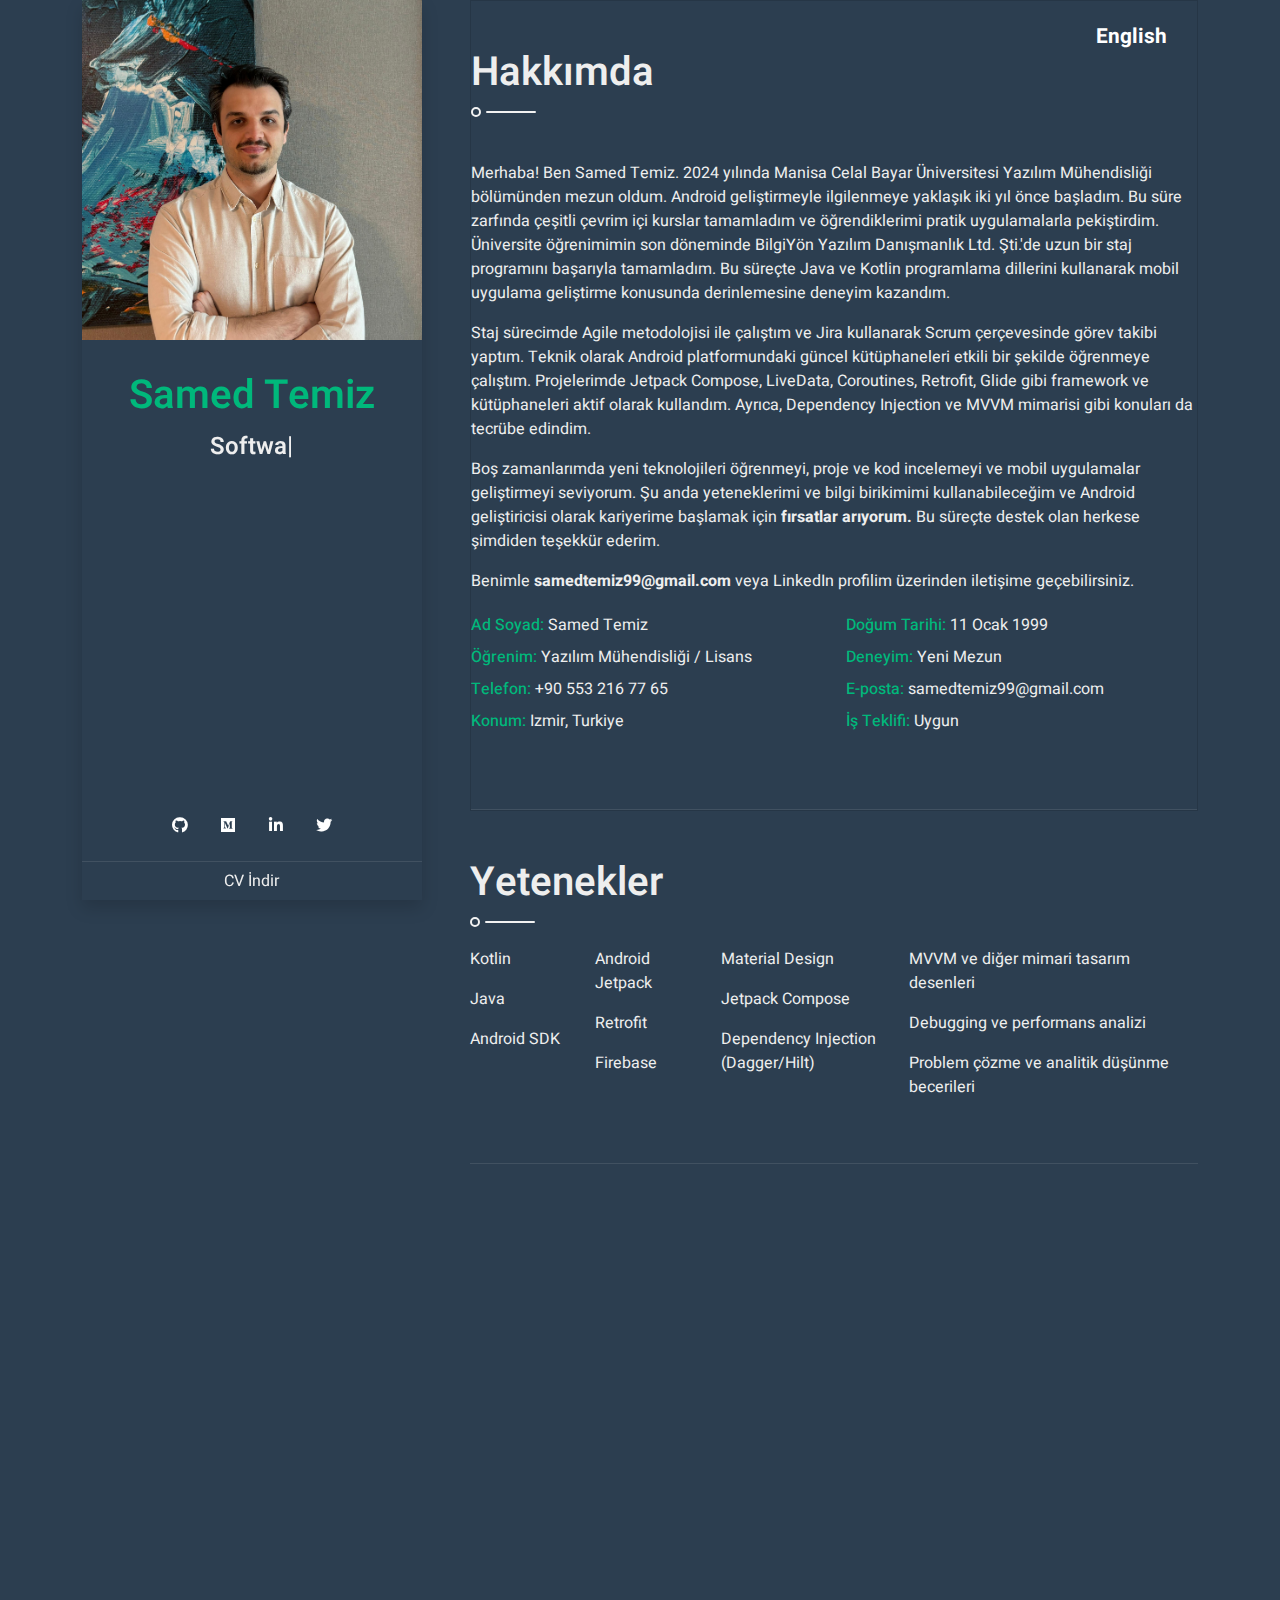
==== commit bc650db6: "New project and reference added." ====
--- a/index_tr.html
+++ b/index_tr.html
@@ -65,7 +65,7 @@
                                 class="fab fa-twitter"></i></a>
                     </div>
                     <div class="d-flex align-items-end justify-content-center border-top">
-                        <a href="cv/Samed_Temiz_CV.pdf" class="btn w-50" target="_blank" rel="noopener noreferrer">CV
+                        <a href="cv/Samed_Temiz_CV_TR.pdf" class="btn w-50" target="_blank" rel="noopener noreferrer">CV
                             İndir</a>
                     </div>
                 </div>
@@ -214,6 +214,44 @@
                 <section class="py-5 border-bottom wow fadeInUp" data-wow-delay="0.1s">
                     <h1 class="title pb-3 mb-5">Portfolyo</h1>
                     <div class="row">
+                        <!-- ZestUp -->
+                        <div class="mb-4">
+                            <div class="row align-items-center">
+                                <div class="col-md-6 portfolio-item">
+                                    <div class="position-relative overflow-hidden mb-2">
+                                        <img class="img-fluid w-100" src="img/ZestUp/ZestUp_Home.png" alt="ZestUp">
+                                        <div class="portfolio-btn d-flex align-items-center justify-content-center">
+                                            <a href="img/ZestUp/Auth.png" data-lightbox="portfolio4"
+                                                data-title="Auth">
+                                                <i class="bi bi-plus text-light"></i>
+                                            </a>
+                                            <a href="img/ZestUp/Home.png" data-lightbox="portfolio4"
+                                                data-title="Home"></a>
+                                            <a href="img/ZestUp/Details.png" data-lightbox="portfolio4"
+                                                data-title="Details"></a>
+                                            <a href="img/ZestUp/Cart.png" data-lightbox="portfolio4"
+                                                data-title="Cart"></a>
+                                            <a href="img/ZestUp/Orders.png" data-lightbox="portfolio4"
+                                                data-title="Orders"></a>
+                                            <a href="img/ZestUp/Favorites.png" data-lightbox="portfolio4"
+                                                data-title="Favorites"></a>
+                                        </div>
+                                    </div>
+                                </div>
+                                <div class="col-md-6">
+                                    <a href="https://github.com/SamedTemiz/FoodOrderApp_Bootcamp" target="_blank">
+                                        <h4 class="mb-3">ZestUp</h4>
+                                    </a>
+                                    <p class="mt-3">
+                                        Uygulama, Rest API üzerinden verileri çekerek Retrofit kütüphanesi ile işlenmesini sağlar. Firebase Authentication ve Firestore entegrasyonu sayesinde kullanıcı bilgileri güvenli bir şekilde bulut tabanlı bir veritabanında saklanır. Bu, kullanıcı verilerinin korunması ve erişiminin güvence altına alınmasını sağlar. Jetpack Compose ve Material3 kütüphaneleri kullanılarak modern, işlevsel ve kullanıcı dostu bir arayüz oluşturulmuştur.                                    </p>
+                                    <p class="mt-3">
+                                        Proje, Clean Architecture prensipleri ve MVVM tasarım deseni ile yapılandırılmıştır. Bu mimari yaklaşımlar, uygulamanın kolayca ölçeklenebilir ve sürdürülebilir olmasını sağlamaktadır. Böylece, uygulamanın uzun vadede daha az bakım gerektiren, esnek bir yapıda olması hedeflenmiştir.                                    </p>                                    
+                                    <p>
+                                        <strong>Frameworks and libraries:</strong>Coroutines and Flow, Firebase Auth, FireStore, Retrofit and OkHttp, DataStore, Coil / Lottie, Navigation Components                                    
+                                    </p>
+                                </div>
+                            </div>
+                        </div>    
                         <!-- Weathr -->
                         <div class="mb-4">
                             <div class="row align-items-center">
@@ -225,8 +263,6 @@
                                                 data-title="Weathr">
                                                 <i class="bi bi-plus text-light"></i>
                                             </a>
-                                            <a href="img/Weathr/weathr-1.png" data-lightbox="portfolio0"
-                                                data-title="Main Screen"></a>
                                             <a href="img/Weathr/weathr-2.png" data-lightbox="portfolio0"
                                                 data-title="Details Screen"></a>
                                             <a href="img/Weathr/weathr-3.png" data-lightbox="portfolio0"
@@ -276,7 +312,7 @@
                                         Bu proje, kullanıcı giriş bilgileri ve belirlenen periyodik süre ile uzak sunucuya güncel konumu göndermeyi amaçlamaktadır. Açılan servis, uygulama kapansa bile çalışmaya devam etmektedir ve bildirim alanında güncel konumu aktif olarak göstermektedir.
                                     </p>
                                     <p>
-                                        <strong>Framework ve kütüphaneler:</strong> Android Jetpack (LiveData, ViewModel), Retrofit, Chuck, Kotlin Coroutines, Location Services, Material Design 3.
+                                        <strong>Frameworks and libraries:</strong> Android Jetpack (LiveData, ViewModel), Retrofit, Chuck, Kotlin Coroutines, Location Services, Material Design 3.
                                     </p>
                                 </div>
                             </div>
@@ -310,7 +346,7 @@
                                         Bu proje, 6 Sigma Metodolojisi ile İngilizce kelimeleri öğrenme, hafızada tutma ve tekrar etme amacıyla geliştirilmiş bir eğitici uygulamadır. Uygulama, kullanıcının belirli aralıklarda doğru bildiği kelimeleri tekrar etmesine yardımcı olmak amacıyla tasarlanmıştır. Kullanıcılar uygulamayı ister Google hesaplarıyla isterse misafir hesaplarıyla kullanabilirler. Çevrim içi kullanıcılar için ilerlemeler Firebase üzerinde saklanmaktadır.
                                     </p>
                                     <p>
-                                        <strong>Framework ve kütüphaneler:</strong> MVVM, Dependency Injection - Hilt, Datastore,Preferences, Coroutines, LiveData, Firebase: FireStore/Authentication, Room Database, Retrofit, Jetpack Compose, Navigation, Lottie/Glide/Markdown
+                                        <strong>Frameworks and libraries:</strong> MVVM, Dependency Injection - Hilt, Datastore,Preferences, Coroutines, LiveData, Firebase: FireStore/Authentication, Room Database, Retrofit, Jetpack Compose, Navigation, Lottie/Glide/Markdown
                                     </p>
                                 </div>
                             </div>
@@ -342,7 +378,7 @@
                                         Bu proje, günlük yemek tariflerini listeleyen bir sağlık uygulamasıdır. Uygulama, Google Air Quality API ile kullanıcının konumuna göre mevcut hava kalitesini gösterir. Ayrıca, vücut bilgileri girildiğinde günlük kalori ihtiyacı ve BMI hesaplaması gibi bilgilendirmeler sunar.
                                     </p>
                                     <p>
-                                        <strong>Framework ve kütüphaneler:</strong> Google Maps API, Spoonacular API, Google Air Quality API, Jetpack Compose, LiveData, MVVM, Navigation, Retrofit, Picasso, Material Design 
+                                        <strong>Frameworks and libraries:</strong> Google Maps API, Spoonacular API, Google Air Quality API, Jetpack Compose, LiveData, MVVM, Navigation, Retrofit, Picasso, Material Design 
                                     </p>
                                 </div>
                             </div>
@@ -350,14 +386,30 @@
                     </div>
                 </section>
                 <!-- Portfolio End -->
-
+                
                 <!-- Testimonial Start -->
                 <section class="py-5 border-bottom wow fadeInUp" data-wow-delay="0.1s">
                     <h1 class="title pb-3 mb-5">Referanslar</h1>
                     <div class="owl-carousel testimonial-carousel">
                         <div class="text-left">
                             <div class="d-flex align-items-center">
-                                <img class="img-fluid" src="https://media.licdn.com/dms/image/D4D03AQHyDU7nyApaQA/profile-displayphoto-shrink_400_400/0/1676035020422?e=1724889600&v=beta&t=8B5MvLD22RLZG-3pQ89a6QcReOLb_4AsLnEB0hIHy3w"
+                                <img class="img-fluid" src="https://media.licdn.com/dms/image/v2/D4D03AQFsXDwgzJLsTQ/profile-displayphoto-shrink_400_400/profile-displayphoto-shrink_400_400/0/1722323361187?e=1732752000&v=beta&t=o77PE5gQJySkyPrHT9WAOLG_aHb8dwZUfcB32sRIGts"
+                                    style="width: 60px; height: 60px;">
+                                <div class="ps-3">
+                                    <a href="https://www.linkedin.com/in/kasım-adalan/" target="_blank"
+                                        rel="nofollow">
+                                        <p class="text-primary fs-5 mb-1">Kasım ADALAN</p>
+                                    </a>
+                                    <i>Senior Android - iOS Developer and Trainer</i>
+                                </div>
+                            </div>
+                        </div>
+                    </div>
+
+                    <div class="owl-carousel testimonial-carousel" style="margin-top: 10px;">
+                        <div class="text-left">
+                            <div class="d-flex align-items-center">
+                                <img class="img-fluid" src="https://media.licdn.com/dms/image/v2/D4D03AQEH3MYd7YhssQ/profile-displayphoto-shrink_400_400/profile-displayphoto-shrink_400_400/0/1726475863432?e=1732752000&v=beta&t=-m9rmFeogw-HxjlvS-tpvu3scMNd0Ii4zByvj-qej-8"
                                     style="width: 60px; height: 60px;">
                                 <div class="ps-3">
                                     <a href="https://www.linkedin.com/in/mustafadanabasi/" target="_blank"
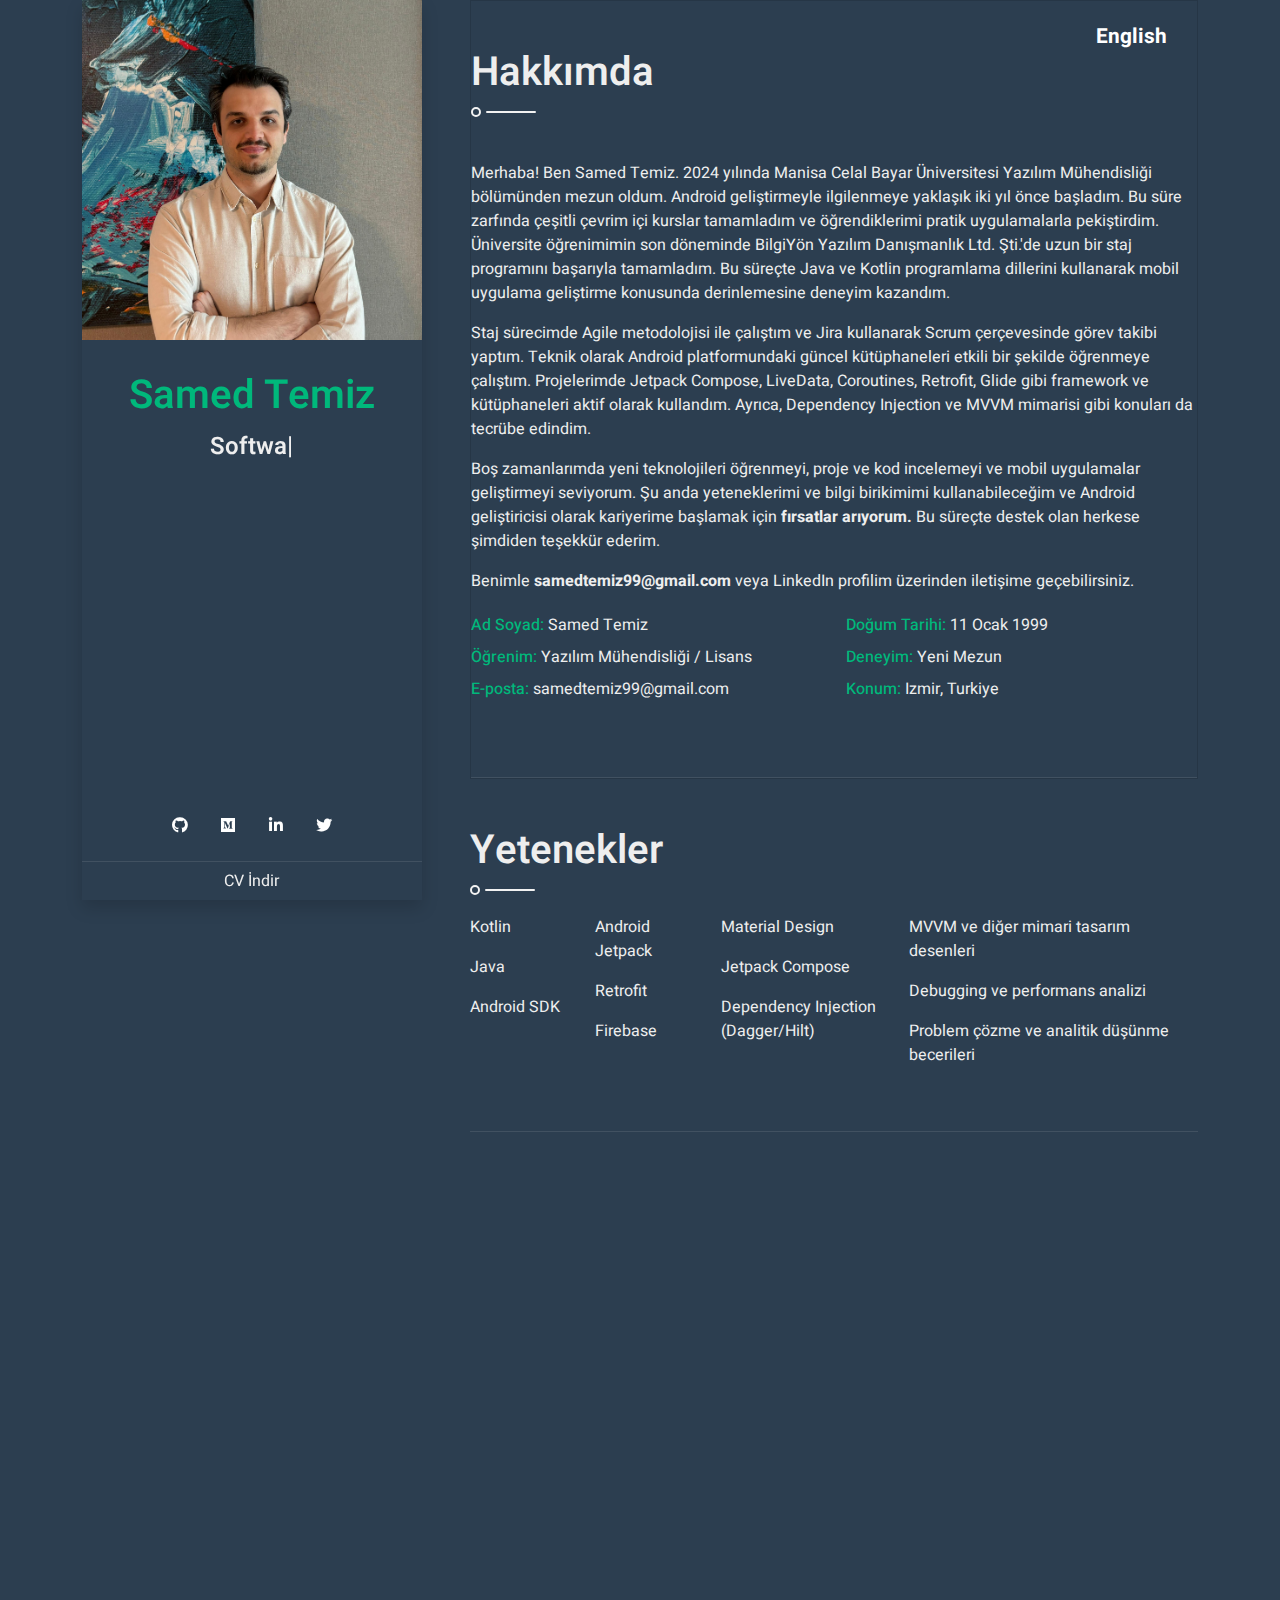
==== commit 85d0871e: "Updates" ====
--- a/index_tr.html
+++ b/index_tr.html
@@ -106,16 +106,10 @@
                                 <span class="fw-medium text-primary">Deneyim:</span> Yeni Mezun
                             </div>
                             <div class="col-sm-6 py-1">
-                                <span class="fw-medium text-primary">Telefon:</span> +90 553 216 77 65
-                            </div>
-                            <div class="col-sm-6 py-1">
                                 <span class="fw-medium text-primary">E-posta:</span> samedtemiz99@gmail.com
                             </div>
                             <div class="col-sm-6 py-1">
                                 <span class="fw-medium text-primary">Konum:</span> Izmir, Turkiye
-                            </div>
-                            <div class="col-sm-6 py-1">
-                                <span class="fw-medium text-primary">İş Teklifi:</span> Uygun
                             </div>
                         </div>
                     </section>
@@ -178,6 +172,20 @@
                 <section class="py-5 wow fadeInUp" data-wow-delay="0.1s">
                     <h1 class="title pb-3 mb-5">Deneyim</h1>
                     <div class="border-start border-2 border-light pt-2 ps-5">
+                        <div class="position-relative mb-4">
+                            <span class="bi bi-arrow-right fs-4 text-light position-absolute"
+                                style="top: -5px; left: -50px;"></span>
+                            <h5 class="mb-1">Yazılım Mühendisi | <small>02/2024 - Devam ediyor</small></h5>
+                            <p class="mb-2">
+                                <a href="https://www.linkedin.com/company/bilgiyön-yazılım-danışmanlık-iç-ve-dış-ticaret-limited-şirketi/"
+                                    target="_blank" rel="nofollow">
+                                    BilgiYön Yazılım Danışmanlık Ltd. Şti.
+                                </a>
+                            </p>
+                            <p>
+                                Çalışıyorum...
+                            </p>
+                        </div>
                         <div class="position-relative mb-4">
                             <span class="bi bi-arrow-right fs-4 text-light position-absolute"
                                 style="top: -5px; left: -50px;"></span>
